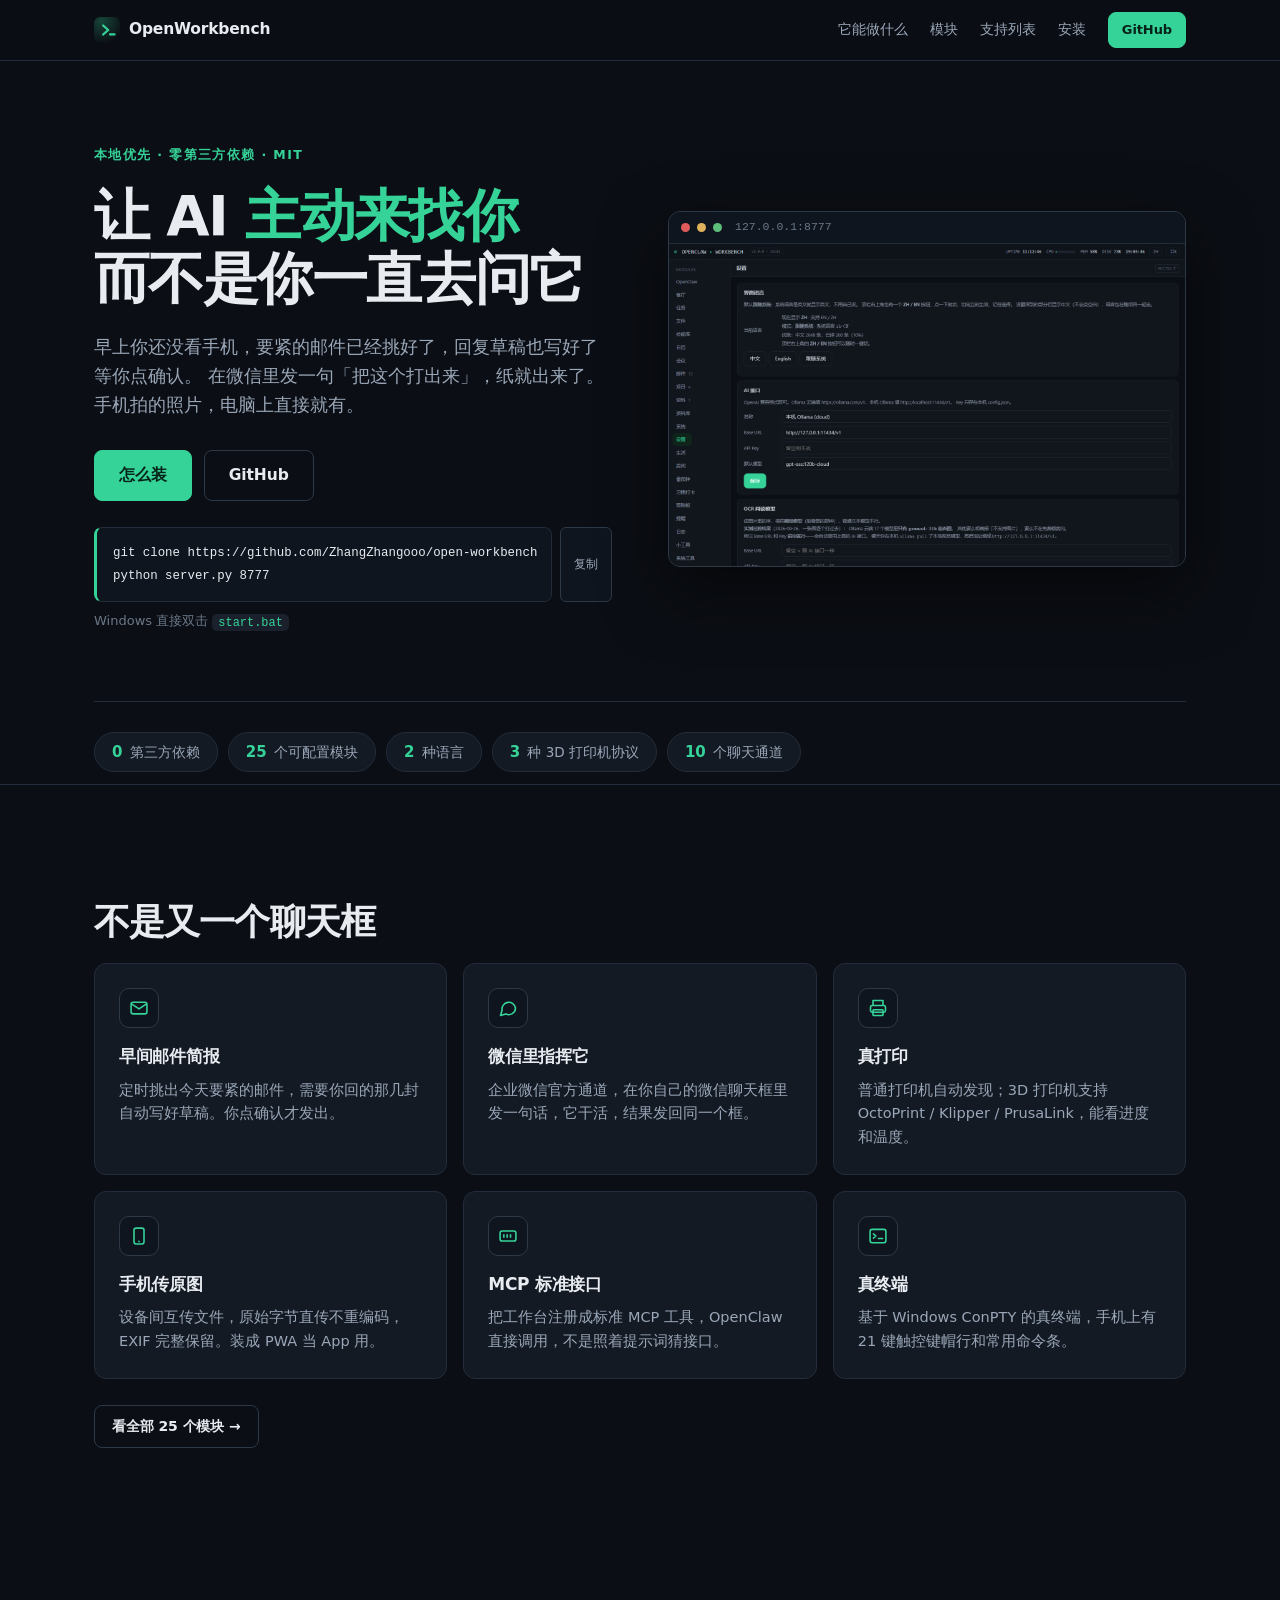
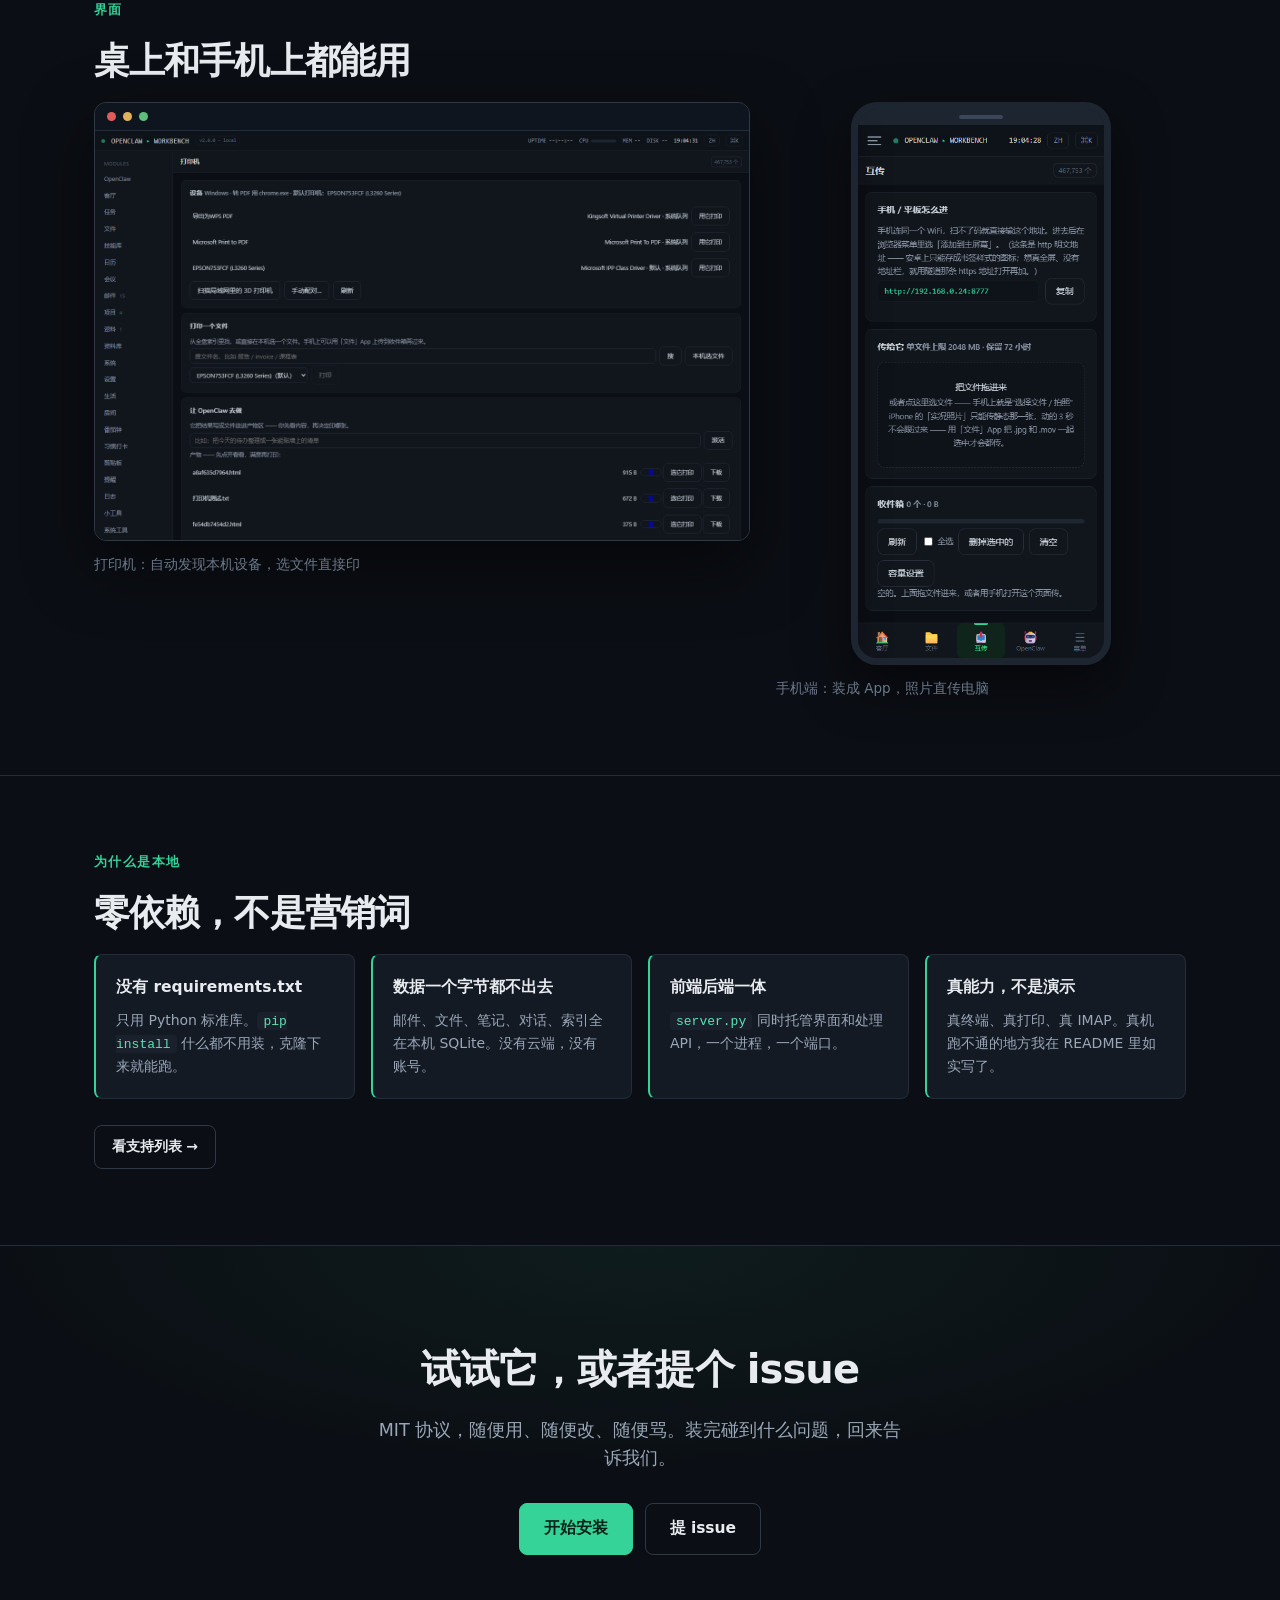
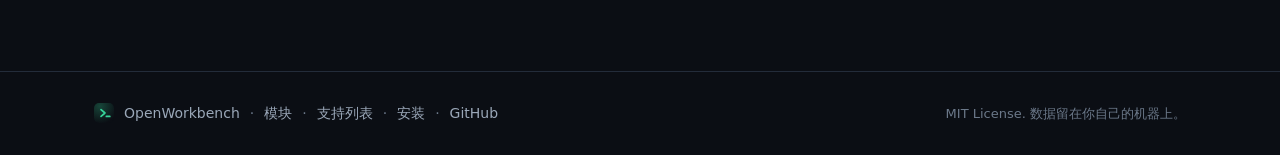
==== docs/site/index.html @ eb08085d "docs/site: 官网页面（GitHub Pages 源）" ====
<!DOCTYPE html>
<html lang="zh-CN">
<head>
<meta charset="utf-8">
<meta name="viewport" content="width=device-width, initial-scale=1, viewport-fit=cover">
<title>OpenWorkbench — 让 AI 主动来找你</title>
<meta name="description" content="本地优先的 AI 工作台：零第三方依赖，数据不出你的机器。早间邮件简报、微信里指挥打印、手机传原图、3D 打印机三协议、MCP 标准接口、中英双语。">
<meta property="og:type" content="website">
<meta property="og:title" content="OpenWorkbench — 让 AI 主动来找你">
<meta property="og:description" content="本地优先的 AI 工作台。零第三方依赖，数据不出你的机器。">
<meta property="og:image" content="assets/og.png">
<meta property="og:url" content="https://open-workbench.ccwu.cc/">
<meta name="twitter:card" content="summary_large_image">
<link rel="icon" href="assets/icon.svg" type="image/svg+xml">
<link rel="apple-touch-icon" href="assets/icon-192.png">
<link rel="stylesheet" href="style.css">
</head>
<body>

<header class="nav" id="nav">
  <div class="wrap nav-in">
    <button id="burger" aria-label="菜单" aria-expanded="false" aria-controls="navPanel"><span></span></button>
    <a class="brand" href="index.html">
      <img src="assets/icon.svg" alt="" width="26" height="26">
      <span>OpenWorkbench</span>
    </a>
    <nav class="links">
      <a href="index.html#does">它能做什么</a>
      <a href="modules.html">模块</a>
      <a href="integrations.html">支持列表</a>
      <a href="install.html">安装</a>
      <a href="https://github.com/ZhangZhangooo/open-workbench" class="btn btn-sm">GitHub</a>
    </nav>
  </div>
</header>

<div class="nav-panel" id="navPanel">
  <a href="index.html">首页</a>
  <a href="modules.html">25 个模块</a>
  <a href="integrations.html">支持列表</a>
  <a href="install.html">安装与运行</a>
  <a href="https://github.com/ZhangZhangooo/open-workbench">GitHub 仓库</a>
</div>

<main>

<!-- ================= HERO ================= -->
<section class="hero" id="top">
  <div class="wrap hero-in">
    <div class="hero-txt">
      <p class="eyebrow">本地优先 · 零第三方依赖 · MIT</p>
      <h1>让 AI <em>主动来找你</em><br>而不是你一直去问它</h1>
      <p class="lede">
        早上你还没看手机，要紧的邮件已经挑好了，回复草稿也写好了等你点确认。
        在微信里发一句「把这个打出来」，纸就出来了。手机拍的照片，电脑上直接就有。
      </p>
      <div class="cta">
        <a class="btn btn-lg" href="install.html">怎么装</a>
        <a class="btn btn-lg btn-ghost" href="https://github.com/ZhangZhangooo/open-workbench">GitHub</a>
      </div>
      <div class="cmdrow">
        <pre class="term"><code>git clone https://github.com/ZhangZhangooo/open-workbench
python server.py 8777</code></pre>
        <button class="copy" data-copy="git clone https://github.com/ZhangZhangooo/open-workbench
python server.py 8777">复制</button>
      </div>
      <p class="tiny">Windows 直接双击 <code>start.bat</code></p>
    </div>
    <div class="hero-shot">
      <div class="browser">
        <div class="bar"><i class="d a"></i><i class="d b"></i><i class="d c"></i><span>127.0.0.1:8777</span></div>
        <img src="assets/ui-home.png" alt="工作台界面截图">
      </div>
    </div>
  </div>
</section>

<div class="wrap">
  <ul class="pills">
    <li><b data-count="0">0</b> 第三方依赖</li>
    <li><b data-count="25">25</b> 个可配置模块</li>
    <li><b data-count="2">2</b> 种语言</li>
    <li><b data-count="3">3</b> 种 3D 打印机协议</li>
    <li><b data-count="10">10</b> 个聊天通道</li>
  </ul>
</div>

<!-- ================= 它能做什么 ================= -->
<section id="does">
  <div class="wrap">
    <p class="kicker">它能做什么</p>
    <h2>不是又一个聊天框</h2>
    <div class="cards">
      <article class="card">
        <div class="ico" aria-hidden="true"><svg viewBox="0 0 24 24" fill="none" stroke="currentColor" stroke-width="1.9" stroke-linejoin="round"><rect x="2.5" y="5" width="19" height="14" rx="2.5"/><path d="M3 7l9 6 9-6"/></svg></div>
        <h3>早间邮件简报</h3>
        <p>定时挑出今天要紧的邮件，需要你回的那几封自动写好草稿。你点确认才发出。</p>
      </article>
      <article class="card">
        <div class="ico" aria-hidden="true"><svg viewBox="0 0 24 24" fill="none" stroke="currentColor" stroke-width="1.9" stroke-linejoin="round"><path d="M21 12a8 8 0 0 1-11.6 7.1L3 21l1.9-6.4A8 8 0 1 1 21 12z"/></svg></div>
        <h3>微信里指挥它</h3>
        <p>企业微信官方通道，在你自己的微信聊天框里发一句话，它干活，结果发回同一个框。</p>
      </article>
      <article class="card">
        <div class="ico" aria-hidden="true"><svg viewBox="0 0 24 24" fill="none" stroke="currentColor" stroke-width="1.9" stroke-linejoin="round"><path d="M6 9V3h12v6"/><rect x="3" y="9" width="18" height="8" rx="2"/><rect x="6" y="14" width="12" height="7" rx="1"/></svg></div>
        <h3>真打印</h3>
        <p>普通打印机自动发现；3D 打印机支持 OctoPrint / Klipper / PrusaLink，能看进度和温度。</p>
      </article>
      <article class="card">
        <div class="ico" aria-hidden="true"><svg viewBox="0 0 24 24" fill="none" stroke="currentColor" stroke-width="1.9" stroke-linejoin="round"><rect x="6" y="2.5" width="12" height="19" rx="2.5"/><path d="M11 18.5h2"/></svg></div>
        <h3>手机传原图</h3>
        <p>设备间互传文件，原始字节直传不重编码，EXIF 完整保留。装成 PWA 当 App 用。</p>
      </article>
      <article class="card">
        <div class="ico" aria-hidden="true"><svg viewBox="0 0 24 24" fill="none" stroke="currentColor" stroke-width="1.9" stroke-linejoin="round"><rect x="2.5" y="6" width="19" height="12" rx="2.5"/><path d="M7 10v4M11 10v4M15 10v4"/></svg></div>
        <h3>MCP 标准接口</h3>
        <p>把工作台注册成标准 MCP 工具，OpenClaw 直接调用，不是照着提示词猜接口。</p>
      </article>
      <article class="card">
        <div class="ico" aria-hidden="true"><svg viewBox="0 0 24 24" fill="none" stroke="currentColor" stroke-width="1.9" stroke-linecap="round" stroke-linejoin="round"><rect x="2.5" y="4" width="19" height="16" rx="2.5"/><path d="M6.5 9.5l3 2.5-3 2.5M12.5 15h5"/></svg></div>
        <h3>真终端</h3>
        <p>基于 Windows ConPTY 的真终端，手机上有 21 键触控键帽行和常用命令条。</p>
      </article>
    </div>
    <div class="more">
      <a class="btn btn-ghost" href="modules.html">看全部 25 个模块 →</a>
    </div>
  </div>
</section>

<!-- ================= 界面 ================= -->
<section id="shots">
  <div class="wrap">
    <p class="kicker">界面</p>
    <h2>桌上和手机上都能用</h2>
    <div class="shots">
      <figure>
        <div class="browser sm"><div class="bar"><i class="d a"></i><i class="d b"></i><i class="d c"></i></div>
          <img src="assets/ui-printer.png" alt="打印机模块界面"></div>
        <figcaption>打印机：自动发现本机设备，选文件直接印</figcaption>
      </figure>
      <figure>
        <div class="phone">
          <div class="notch"></div>
          <img src="assets/ui-mobile-transfer.png" alt="手机端互传文件界面">
        </div>
        <figcaption>手机端：装成 App，照片直传电脑</figcaption>
      </figure>
    </div>
  </div>
</section>

<!-- ================= 为什么 ================= -->
<section id="why">
  <div class="wrap">
    <p class="kicker">为什么是本地</p>
    <h2>零依赖，不是营销词</h2>
    <div class="why-grid">
      <div class="why">
        <h3>没有 requirements.txt</h3>
        <p>只用 Python 标准库。<code>pip install</code> 什么都不用装，克隆下来就能跑。</p>
      </div>
      <div class="why">
        <h3>数据一个字节都不出去</h3>
        <p>邮件、文件、笔记、对话、索引全在本机 SQLite。没有云端，没有账号。</p>
      </div>
      <div class="why">
        <h3>前端后端一体</h3>
        <p><code>server.py</code> 同时托管界面和处理 API，一个进程，一个端口。</p>
      </div>
      <div class="why">
        <h3>真能力，不是演示</h3>
        <p>真终端、真打印、真 IMAP。真机跑不通的地方我在 README 里如实写了。</p>
      </div>
    </div>
    <div class="more">
      <a class="btn btn-ghost" href="integrations.html">看支持列表 →</a>
    </div>
  </div>
</section>

<!-- ================= CTA ================= -->
<section class="final">
  <div class="wrap final-in">
    <h2>试试它，或者提个 issue</h2>
    <p class="lede">MIT 协议，随便用、随便改、随便骂。装完碰到什么问题，回来告诉我们。</p>
    <div class="cta">
      <a class="btn btn-lg" href="install.html">开始安装</a>
      <a class="btn btn-lg btn-ghost" href="https://github.com/ZhangZhangooo/open-workbench/issues">提 issue</a>
    </div>
  </div>
</section>

</main>

<footer>
  <div class="wrap foot">
    <div class="foot-l">
      <img src="assets/icon.svg" alt="" width="20" height="20">
      <span>OpenWorkbench</span>
      <span class="sep">·</span>
      <a href="modules.html">模块</a>
      <span class="sep">·</span>
      <a href="integrations.html">支持列表</a>
      <span class="sep">·</span>
      <a href="install.html">安装</a>
      <span class="sep">·</span>
      <a href="https://github.com/ZhangZhangooo/open-workbench">GitHub</a>
    </div>
    <p class="foot-r">MIT License. 数据留在你自己的机器上。</p>
  </div>
</footer>

<script src="app.js"></script>
</body>
</html>
---- docs/site/style.css ----
/* OpenWorkbench 官网样式
 *
 * 配色：近黑底 + 品牌绿（与工作台界面、封面完全一致）
 *   实测 openclaw.ai 用的是橙红 rgb(245,101,74)，这里按自己的品牌色走。
 * 布局骨架参照它的「大标题 + 产品截图 + 分节卡片」节奏。
 */

:root {
  --bg:        #0b0e14;   /* 与工作台 theme 同色 */
  --bg-2:      #11161f;
  --panel:     #141a24;
  --panel-2:   #1a212c;
  --line:      #232c3a;
  --line-2:    #2e3947;
  --ink:       #e8ecf1;
  --ink-2:     #9aa7b8;
  --ink-3:     #6b7889;
  --accent:    #36d399;   /* 品牌绿 */
  --accent-2:  #5fe0b3;
  --accent-dk: #0f151e;
  --warn:      #e8b339;
  --no:        #6b7889;
  --r:         12px;
  --r-sm:      8px;
  --maxw:      1140px;
  --f: "Inter", "Segoe UI", -apple-system, "PingFang SC",
       "Microsoft YaHei", system-ui, sans-serif;
  --mono: "Cascadia Code", "SF Mono", Consolas, "Liberation Mono", monospace;
}

* { margin: 0; padding: 0; box-sizing: border-box; }

html { scroll-behavior: smooth; scroll-padding-top: 76px; }

body {
  background: var(--bg);
  color: var(--ink);
  font-family: var(--f);
  font-size: 16px;
  line-height: 1.65;
  -webkit-font-smoothing: antialiased;
  overflow-x: hidden;
}

a { color: inherit; text-decoration: none; }
img { max-width: 100%; display: block; }
code { font-family: var(--mono); font-size: .92em; }

.wrap { max-width: var(--maxw); margin: 0 auto; padding: 0 24px; }

/* ---------------- 导航 ---------------- */

.nav {
  position: sticky; top: 0; z-index: 50;
  background: rgba(11, 14, 20, .82);
  backdrop-filter: saturate(160%) blur(14px);
  -webkit-backdrop-filter: saturate(160%) blur(14px);
  border-bottom: 1px solid var(--line);
}
.nav-in {
  display: flex; align-items: center; justify-content: space-between;
  height: 60px;
}
.brand {
  display: flex; align-items: center; gap: 9px;
  font-weight: 600; font-size: 15.5px; letter-spacing: -.2px;
}
.brand img { border-radius: 6px; }
.links { display: flex; align-items: center; gap: 22px; }
.links > a:not(.btn) {
  font-size: 14px; color: var(--ink-2); transition: color .15s;
}
.links > a:not(.btn):hover { color: var(--ink); }

/* ---------------- 按钮 ---------------- */

.btn {
  display: inline-flex; align-items: center; justify-content: center;
  padding: 9px 17px; border-radius: var(--r-sm);
  border: 1px solid var(--accent);
  background: var(--accent); color: #06231a;
  font-size: 14px; font-weight: 600; letter-spacing: -.1px;
  transition: transform .12s, background .15s, border-color .15s;
  white-space: nowrap;
}
.btn:hover { background: var(--accent-2); border-color: var(--accent-2); transform: translateY(-1px); }
.btn:active { transform: translateY(0); }
.btn-ghost { background: transparent; color: var(--ink); border-color: var(--line-2); }
.btn-ghost:hover { background: var(--panel-2); border-color: var(--accent); color: var(--ink); }
.btn-sm { padding: 6px 13px; font-size: 13px; }
.btn-lg { padding: 12px 24px; font-size: 15.5px; }

/* ---------------- HERO ---------------- */

.hero { padding: 84px 0 60px; }
.hero-in {
  display: grid; grid-template-columns: 1fr 1fr;
  gap: 56px; align-items: center;
}
.eyebrow {
  font-size: 12.5px; font-weight: 600; letter-spacing: 1.4px;
  text-transform: uppercase; color: var(--accent); margin-bottom: 18px;
}
.hero h1 {
  font-size: clamp(34px, 4.6vw, 56px);
  line-height: 1.14; font-weight: 650; letter-spacing: -1.6px;
  margin-bottom: 22px;
}
.hero h1 em { font-style: normal; color: var(--accent); }
.lede { font-size: 17.5px; color: var(--ink-2); margin-bottom: 30px; max-width: 30em; }
.cta { display: flex; gap: 12px; flex-wrap: wrap; margin-bottom: 26px; }

.term {
  background: var(--accent-dk); border: 1px solid var(--line);
  border-left: 3px solid var(--accent);
  border-radius: var(--r-sm); padding: 14px 16px;
  font-family: var(--mono); font-size: 13.5px; color: var(--ink);
  overflow-x: auto; margin-bottom: 8px;
}
.cmdrow { display: flex; gap: 8px; align-items: stretch; margin-bottom: 8px; }
.cmdrow .term { flex: 1; margin-bottom: 0; }
.cmdrow .copy { align-self: stretch; padding: 0 13px; flex: none; }
.tiny { font-size: 13px; color: var(--ink-3); }
.tiny code {
  background: var(--panel-2); padding: 1.5px 6px;
  border-radius: 5px; color: var(--accent);
}

.more { margin-top: 26px; }

/* 浏览器外框 */
.browser {
  border: 1px solid var(--line-2); border-radius: var(--r);
  overflow: hidden; background: var(--panel);
  box-shadow: 0 24px 64px rgba(0, 0, 0, .5);
}
.browser .bar {
  display: flex; align-items: center; gap: 7px;
  height: 32px; padding: 0 12px;
  background: #0f151e; border-bottom: 1px solid var(--line);
}
.d { width: 9px; height: 9px; border-radius: 50%; background: #2c3644; }
.d.a { background: #e05c5c; } .d.b { background: #e0b25c; } .d.c { background: #5cbe7a; }
.browser .bar span {
  margin-left: 6px; font-size: 11.5px; color: var(--ink-3);
  font-family: var(--mono);
}

/* ---------------- 数据条 ---------------- */

.pills {
  list-style: none; display: flex; flex-wrap: wrap; gap: 10px;
  padding: 30px 0 12px; border-top: 1px solid var(--line);
  margin-top: 8px;
}
.pills li {
  background: var(--panel); border: 1px solid var(--line);
  border-radius: 999px; padding: 7px 17px;
  font-size: 13.5px; color: var(--ink-2);
}
.pills b { color: var(--accent); font-weight: 650; font-size: 15px; margin-right: 3px; }

/* ---------------- 通用分节 ---------------- */

section { padding: 76px 0; }
section:nth-of-type(even) { border-top: 1px solid var(--line); }

.kicker {
  font-size: 12.5px; font-weight: 600; letter-spacing: 1.4px;
  text-transform: uppercase; color: var(--accent); margin-bottom: 10px;
}
section h2 {
  font-size: clamp(26px, 3.2vw, 36px); font-weight: 650;
  letter-spacing: -.9px; margin-bottom: 12px;
}
.sec-lede { color: var(--ink-2); margin-bottom: 38px; }

/* ---------------- 功能卡 ---------------- */

.cards {
  display: grid; grid-template-columns: repeat(auto-fit, minmax(290px, 1fr));
  gap: 16px;
}
.card {
  background: var(--panel); border: 1px solid var(--line);
  border-radius: var(--r); padding: 24px;
  transition: border-color .18s, transform .18s;
}
.card:hover { border-color: var(--line-2); transform: translateY(-2px); }
.card h3 { font-size: 17px; font-weight: 620; margin: 14px 0 8px; letter-spacing: -.3px; }
.card p { color: var(--ink-2); font-size: 14.5px; }

/* 功能图标：内联 SVG。
   ⚠️ **别用 data:image/svg+xml 的 url()**：SVG 里 `xmlns="http://www.w3.org/2000/svg"`
   含 `#`… 不，那个没有 #；真正的原因是 `stroke='%2336d399'` 里虽有转义，
   但 `xmlns` 里的 `http://` 配合未转义的引号在部分浏览器里仍会截断，
   实测 6 个图标全部 backgroundImage 被判为无效（图标框全空）。
   内联 SVG 没有这些坑，还省了 base64/转义，浏览器直接渲染。 */

.ico {
  width: 40px; height: 40px; border-radius: 10px;
  background: var(--accent-dk); border: 1px solid var(--line-2);
  display: flex; align-items: center; justify-content: center;
  flex: none; color: var(--accent);
}
.ico svg { width: 20px; height: 20px; display: block; }

/* ---------------- 支持列表 ---------------- */

.sup-grid {
  display: grid; grid-template-columns: repeat(auto-fit, minmax(310px, 1fr));
  gap: 16px; margin-bottom: 46px;
}
.sup {
  background: var(--panel); border: 1px solid var(--line);
  border-radius: var(--r); padding: 22px;
}
.sup h3 {
  font-size: 13px; font-weight: 650; letter-spacing: 1px;
  text-transform: uppercase; color: var(--accent);
  margin-bottom: 14px;
}
.chips { list-style: none; display: flex; flex-wrap: wrap; gap: 7px; margin-bottom: 12px; }
.chips li {
  background: var(--panel-2); border: 1px solid var(--line-2);
  border-radius: 6px; padding: 4px 10px; font-size: 13px; color: var(--ink);
}
.chips .ok { color: var(--accent); border-color: var(--accent); }
.note { font-size: 13px; color: var(--ink-3); line-height: 1.6; }
.note code, .sup .note code {
  background: var(--panel-2); padding: 1px 5px; border-radius: 4px;
  color: var(--accent-2); font-size: 12.5px;
}

.plat-h { font-size: 18px; font-weight: 620; margin-bottom: 16px; }
.table-wrap { border: 1px solid var(--line); border-radius: var(--r); overflow: hidden; }
table { width: 100%; border-collapse: collapse; font-size: 14.5px; }
th, td { padding: 13px 18px; text-align: left; border-bottom: 1px solid var(--line); }
th { background: var(--panel-2); font-weight: 600; font-size: 13px; letter-spacing: .3px; color: var(--ink-2); }
tbody tr:last-child td { border-bottom: none; }
tbody tr:hover { background: rgba(255, 255, 255, .018); }
td.ok { color: var(--accent); font-weight: 500; }
td.no { color: var(--no); }

/* ---------------- 界面截图 ---------------- */

.shots {
  display: grid; grid-template-columns: 1.6fr 1fr;
  gap: 26px; align-items: start;
}
figure { margin: 0; }
figure figcaption { font-size: 13.5px; color: var(--ink-3); margin-top: 12px; }
.browser.sm .bar { height: 28px; }

.phone {
  max-width: 260px; margin: 0 auto;
  border: 7px solid #1d2531; border-radius: 26px;
  overflow: hidden; background: var(--panel);
  box-shadow: 0 20px 50px rgba(0, 0, 0, .5);
}
.phone .notch {
  height: 16px; background: #1d2531;
  display: flex; align-items: center; justify-content: center;
}
.phone .notch::after {
  content: ""; width: 44px; height: 4px; border-radius: 2px;
  background: #3a465a;
}

/* ---------------- 快速开始 ---------------- */

.steps { display: grid; gap: 14px; margin-bottom: 30px; }
.step {
  display: flex; gap: 18px; align-items: flex-start;
  background: var(--panel); border: 1px solid var(--line);
  border-radius: var(--r); padding: 20px 22px;
}
.step .n {
  flex: none; width: 30px; height: 30px; border-radius: 50%;
  background: var(--accent-dk); border: 1px solid var(--accent);
  color: var(--accent); font-size: 14px; font-weight: 650;
  display: flex; align-items: center; justify-content: center;
}
.step > div { flex: 1; min-width: 0; }
.step h3 { font-size: 15.5px; font-weight: 600; margin-bottom: 9px; }
.step pre {
  background: var(--accent-dk); border: 1px solid var(--line);
  border-radius: var(--r-sm); padding: 11px 14px;
  font-family: var(--mono); font-size: 13px; overflow-x: auto;
  color: var(--ink); margin-bottom: 8px;
}
.step .note code {
  background: var(--panel-2); padding: 1px 5px; border-radius: 4px;
  color: var(--accent-2); font-size: 12.5px;
}

.reqs {
  background: var(--panel); border: 1px solid var(--line);
  border-radius: var(--r); padding: 24px;
}
.reqs h3 { font-size: 16px; font-weight: 620; margin-bottom: 13px; }
.reqs ul { list-style: none; display: grid; gap: 9px; }
.reqs li { font-size: 14.5px; color: var(--ink-2); padding-left: 16px; position: relative; }
.reqs li::before { content: ""; position: absolute; left: 0; top: 9px;
  width: 5px; height: 5px; border-radius: 50%; background: var(--accent); }
.reqs b { color: var(--ink); }
.reqs code, .why code {
  background: var(--panel-2); padding: 1.5px 6px; border-radius: 4px;
  color: var(--accent-2); font-size: 13px;
}

/* ---------------- 为什么 ---------------- */

.why-grid {
  display: grid; grid-template-columns: repeat(auto-fit, minmax(250px, 1fr));
  gap: 16px;
}
.why {
  background: var(--panel); border: 1px solid var(--line);
  border-left: 2px solid var(--accent);
  border-radius: var(--r-sm); padding: 20px;
}
.why h3 { font-size: 15.5px; font-weight: 620; margin-bottom: 8px; }
.why p { font-size: 14px; color: var(--ink-2); }

/* ---------------- 结尾 CTA ---------------- */

.final {
  text-align: center; padding: 90px 0;
  border-top: 1px solid var(--line);
  background:
    radial-gradient(1000px 340px at 50% 0%, rgba(54, 211, 153, .07), transparent 70%);
}
.final h2 { font-size: clamp(28px, 3.6vw, 40px); margin-bottom: 14px; }
.final .lede { margin: 0 auto 30px; }
.final .cta { justify-content: center; }

/* ---------------- 页脚 ---------------- */

footer { border-top: 1px solid var(--line); padding: 30px 0; }
.foot {
  display: flex; align-items: center; justify-content: space-between;
  gap: 16px; flex-wrap: wrap;
}
.foot-l { display: flex; align-items: center; gap: 10px; font-size: 14px; color: var(--ink-2); }
.foot-l img { border-radius: 5px; }
.foot-l a:hover { color: var(--accent); }
.sep { color: var(--ink-3); }
.foot-r { font-size: 13px; color: var(--ink-3); }

/* ---------------- 响应式 ---------------- */

@media (max-width: 900px) {
  .hero-in { grid-template-columns: 1fr; gap: 40px; }
  .hero { padding: 56px 0 44px; }
  .shots { grid-template-columns: 1fr; }
  section { padding: 58px 0; }
}
@media (max-width: 640px) {
  .wrap { padding: 0 18px; }
  .links { gap: 14px; }
  .links > a:not(.btn) { display: none; }
  .hero h1 { letter-spacing: -1px; }
  .btn-lg { width: 100%; }
  .cta { flex-direction: column; }
  .foot { flex-direction: column; align-items: flex-start; }
}

/* =========================================================================
   交互层（对齐 openclaw.ai 的实测行为：573 个元素带 transition + IO 进场）
   ========================================================================= */

/* 进场动画：默认隐形，滚进视口加 .in 显形。
   ⚠️ 无 JS 时必须也能看见 —— 所以 :root 没加 .js 之前就用 .reveal 的初始态，
   而 app.js 只在支持 IntersectionObserver 时才给元素加 .reveal class。
   这样「JS 挂了」和「不开 JS」都是可读页面，而不是一片空白。 */
.reveal {
  opacity: 0;
  transform: translateY(18px);
  transition: opacity .55s cubic-bezier(.22, 1, .36, 1),
              transform .55s cubic-bezier(.22, 1, .36, 1);
}
.reveal.in { opacity: 1; transform: none; }

/* 同类元素错峰进场，避免整排一起"啪"地出现 */
.cards .reveal:nth-child(2), .sup-grid .reveal:nth-child(2),
.why-grid .reveal:nth-child(2), .shots .reveal:nth-child(2),
.steps .reveal:nth-child(2) { transition-delay: .06s; }
.cards .reveal:nth-child(3), .sup-grid .reveal:nth-child(3),
.why-grid .reveal:nth-child(3), .shots .reveal:nth-child(3),
.steps .reveal:nth-child(3) { transition-delay: .12s; }
.cards .reveal:nth-child(4), .sup-grid .reveal:nth-child(4),
.why-grid .reveal:nth-child(4) { transition-delay: .18s; }
.cards .reveal:nth-child(5), .sup-grid .reveal:nth-child(5) { transition-delay: .24s; }
.cards .reveal:nth-child(6), .sup-grid .reveal:nth-child(6) { transition-delay: .30s; }

/* 尊重系统的"减少动态效果"设置 —— 这是无障碍底线 */
@media (prefers-reduced-motion: reduce) {
  html { scroll-behavior: auto; }
  *, *::before, *::after {
    animation-duration: .001ms !important;
    transition-duration: .001ms !important;
  }
  .reveal { opacity: 1 !important; transform: none !important; }
}

/* 导航滚动态 */
.nav { transition: background .25s, border-color .25s, box-shadow .25s; }
.nav.scrolled {
  background: rgba(11, 14, 20, .93);
  border-bottom-color: var(--line-2);
  box-shadow: 0 8px 28px rgba(0, 0, 0, .38);
}
.nav .links > a { transition: color .15s; }
.nav .links > a.on { color: var(--accent); }

/* 卡片 hover：抬起来 + 边框发亮 + 图标跟着放大 */
.card, .sup, .why, .step { transition: border-color .2s, transform .2s, background .2s; }
.card:hover, .sup:hover { border-color: var(--accent); transform: translateY(-3px); }
.card:hover .ico { border-color: var(--accent); transform: scale(1.06); }
.ico { transition: border-color .2s, transform .2s; }
.why:hover { background: var(--panel-2); }

/* 芯片 hover */
.chips li { transition: border-color .16s, background .16s, color .16s; }
.chips li:hover { border-color: var(--accent); color: var(--accent); }

/* 表格行 hover 已有；再加左侧高亮条 */
tbody tr { transition: background .16s; }

/* 数字胶囊：等数字滚动到位 */
.pills b { display: inline-block; min-width: 1ch; }

/* 复制按钮 */
.copy {
  background: var(--accent-dk); border: 1px solid var(--line-2);
  color: var(--ink-2); border-radius: 6px; cursor: pointer;
  font-family: var(--mono); font-size: 12px; padding: 3px 9px;
  transition: border-color .15s, color .15s, background .15s;
}
.copy:hover { border-color: var(--accent); color: var(--accent); }
.copy.ok { border-color: var(--accent); color: #06231a; background: var(--accent); }

/* 移动端抽屉菜单 */
#burger {
  display: none; background: transparent; border: 0;
  width: 38px; height: 38px; cursor: pointer; padding: 0;
  position: relative;
}
#burger span, #burger::before, #burger::after {
  content: ""; position: absolute; left: 9px; right: 9px; height: 2px;
  background: var(--ink); border-radius: 2px;
  transition: transform .22s, opacity .18s;
}
#burger::before { top: 13px; } #burger span { top: 18px; } #burger::after { top: 23px; }
#burger.on::before { transform: translateY(5px) rotate(45deg); }
#burger.on span { opacity: 0; }
#burger.on::after { transform: translateY(-5px) rotate(-45deg); }

.nav-panel {
  position: fixed; inset: 60px 0 auto; z-index: 49;
  background: var(--bg-2); border-bottom: 1px solid var(--line);
  padding: 10px 24px 22px;
  transform: translateY(-8px); opacity: 0; pointer-events: none;
  transition: opacity .2s, transform .2s;
}
.nav-panel.on { opacity: 1; transform: none; pointer-events: auto; }
.nav-panel a {
  display: block; padding: 13px 0; font-size: 16px;
  border-bottom: 1px solid var(--line); color: var(--ink);
}
.nav-panel a:last-child { border-bottom: 0; }
.nav-panel a:hover { color: var(--accent); }
body.nav-lock { overflow: hidden; }

@media (max-width: 760px) {
  #burger { display: block; }
  .nav-in { gap: 12px; }
}

/* 表格窄屏提示 */
.table-hint {
  display: none; font-size: 12.5px; color: var(--ink-3);
  margin-bottom: 10px;
}

/* 页内小标题导航（次级页面用） */
.subnav {
  display: flex; flex-wrap: wrap; gap: 8px;
  margin: 0 0 34px;
}
.subnav a {
  font-size: 13.5px; color: var(--ink-2);
  background: var(--panel); border: 1px solid var(--line);
  border-radius: 999px; padding: 6px 14px;
  transition: border-color .16s, color .16s;
}
.subnav a:hover { border-color: var(--accent); color: var(--accent); }

/* 页头（次级页面） */
.pagehead { padding: 70px 0 34px; }
.pagehead h1 {
  font-size: clamp(30px, 4vw, 46px); font-weight: 650;
  letter-spacing: -1.2px; margin-bottom: 14px;
}
.pagehead .lede { margin-bottom: 0; }
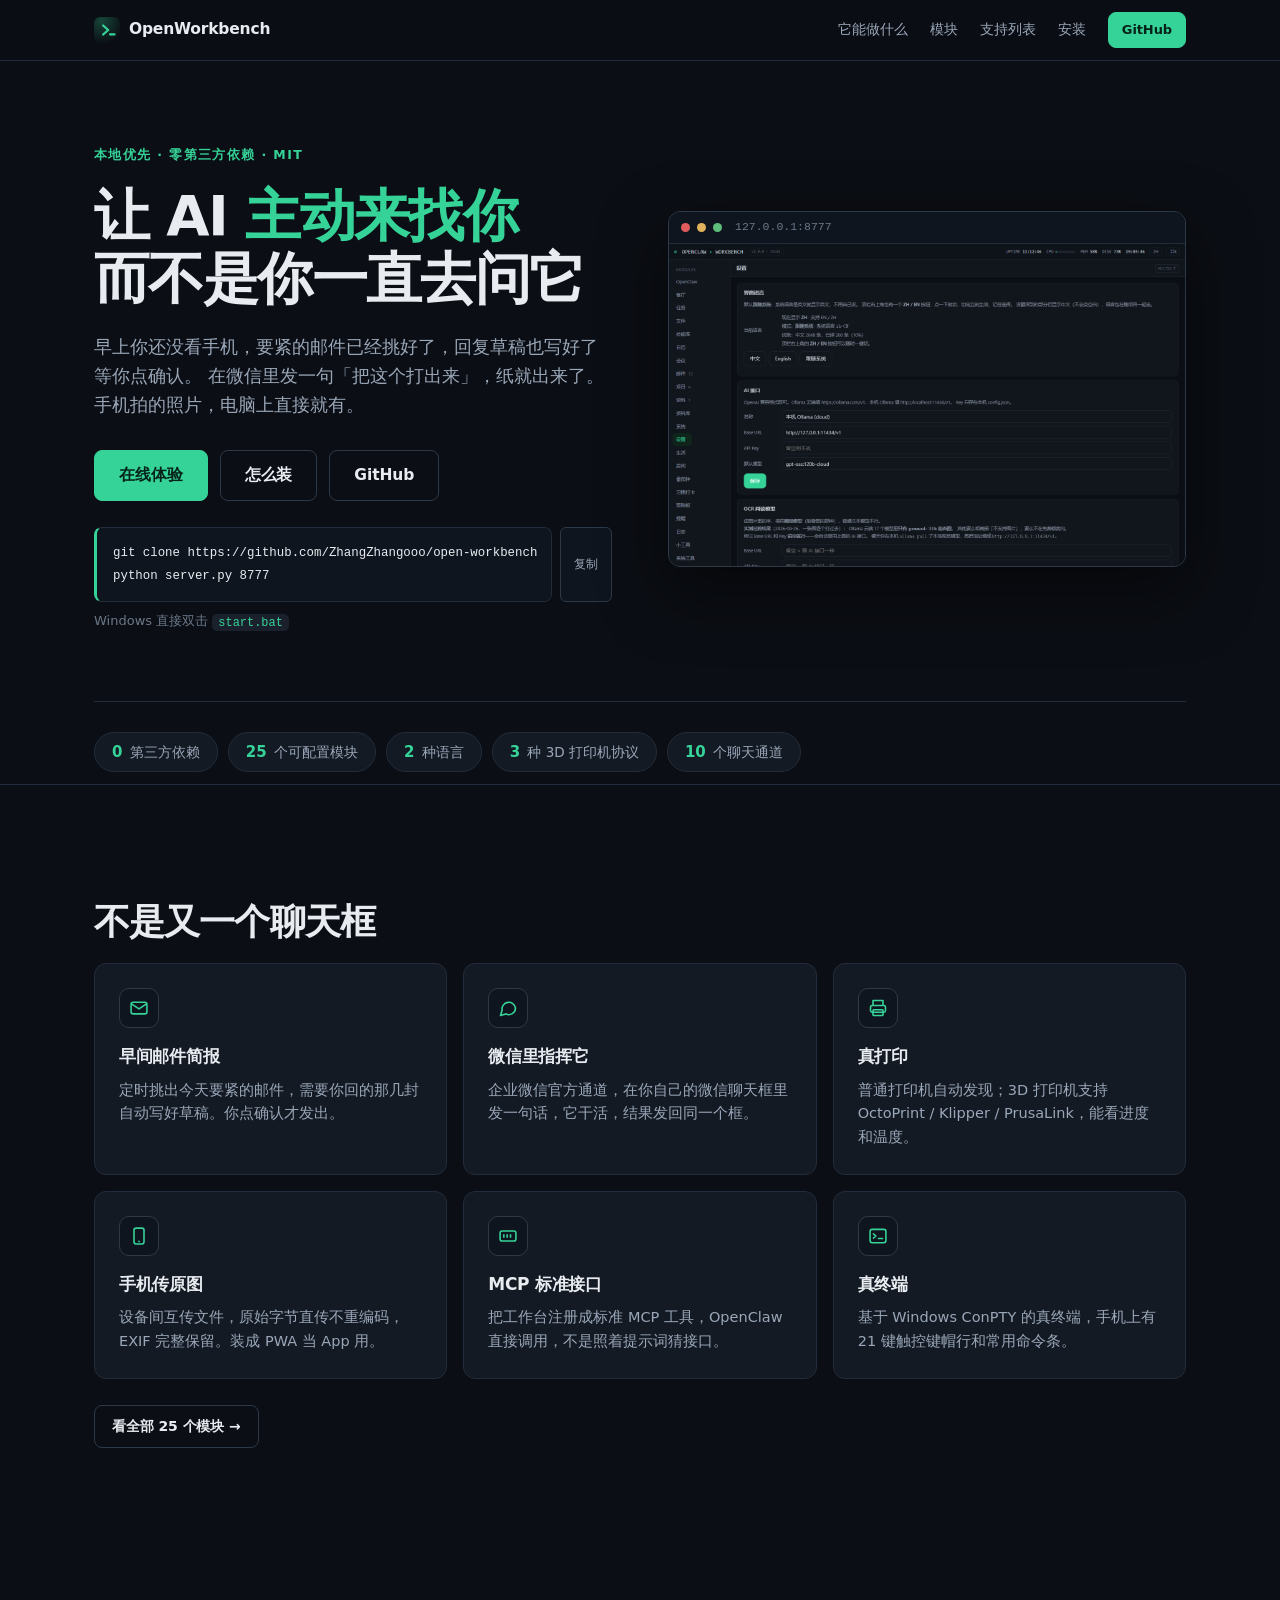
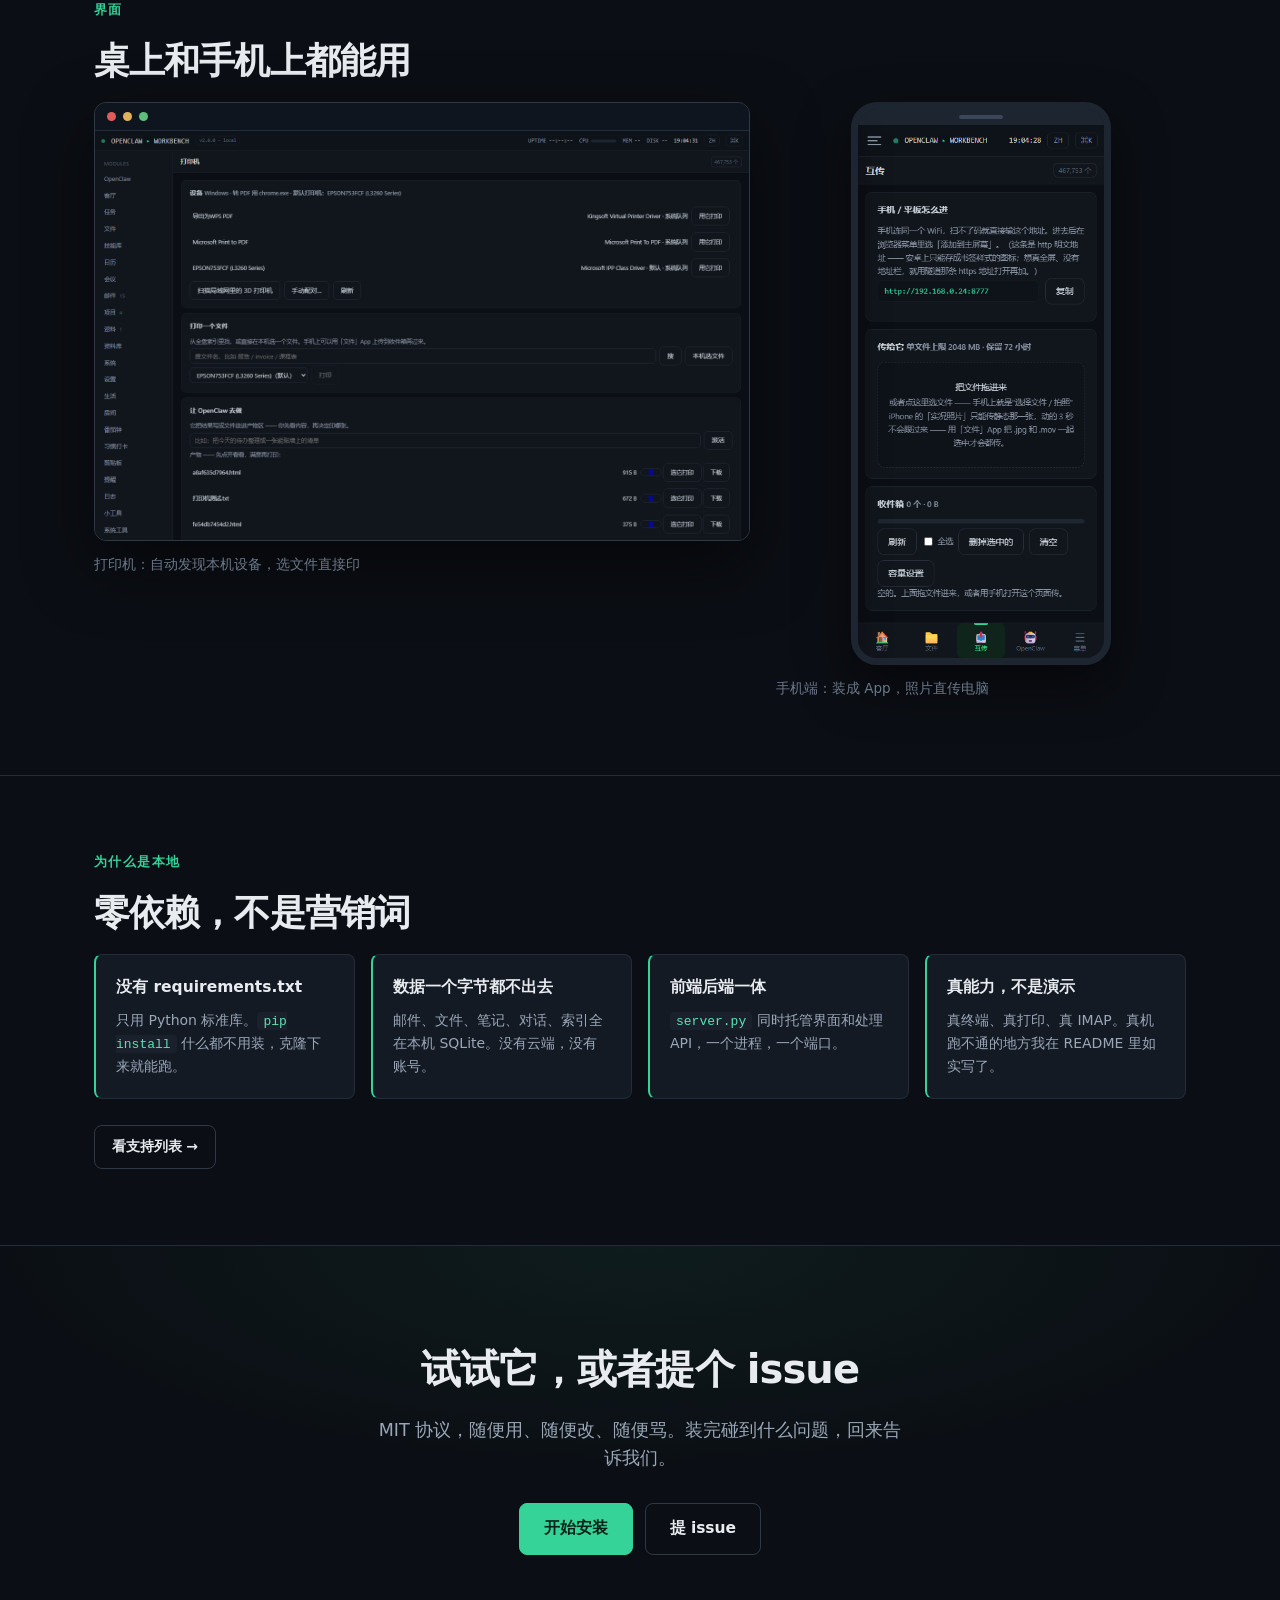
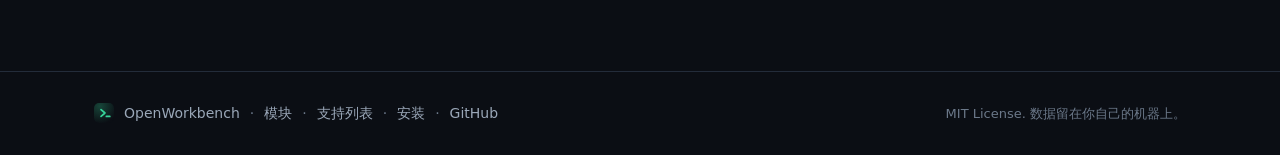
==== commit e7a7d86a: "docs(deploy): 补线上部署文档 + 官网「在线体验」入口，并修 docswrite 的 f-string 兼容 - README：新增「部署到线上（官方托管实例）」一节 —— PORT /" ====
--- a/docs/site/index.html
+++ b/docs/site/index.html
@@ -55,7 +55,8 @@
         在微信里发一句「把这个打出来」，纸就出来了。手机拍的照片，电脑上直接就有。
       </p>
       <div class="cta">
-        <a class="btn btn-lg" href="install.html">怎么装</a>
+        <a class="btn btn-lg" href="https://manman-workbench-37493.app.workbuddy.host/">在线体验</a>
+        <a class="btn btn-lg btn-ghost" href="install.html">怎么装</a>
         <a class="btn btn-lg btn-ghost" href="https://github.com/ZhangZhangooo/open-workbench">GitHub</a>
       </div>
       <div class="cmdrow">
